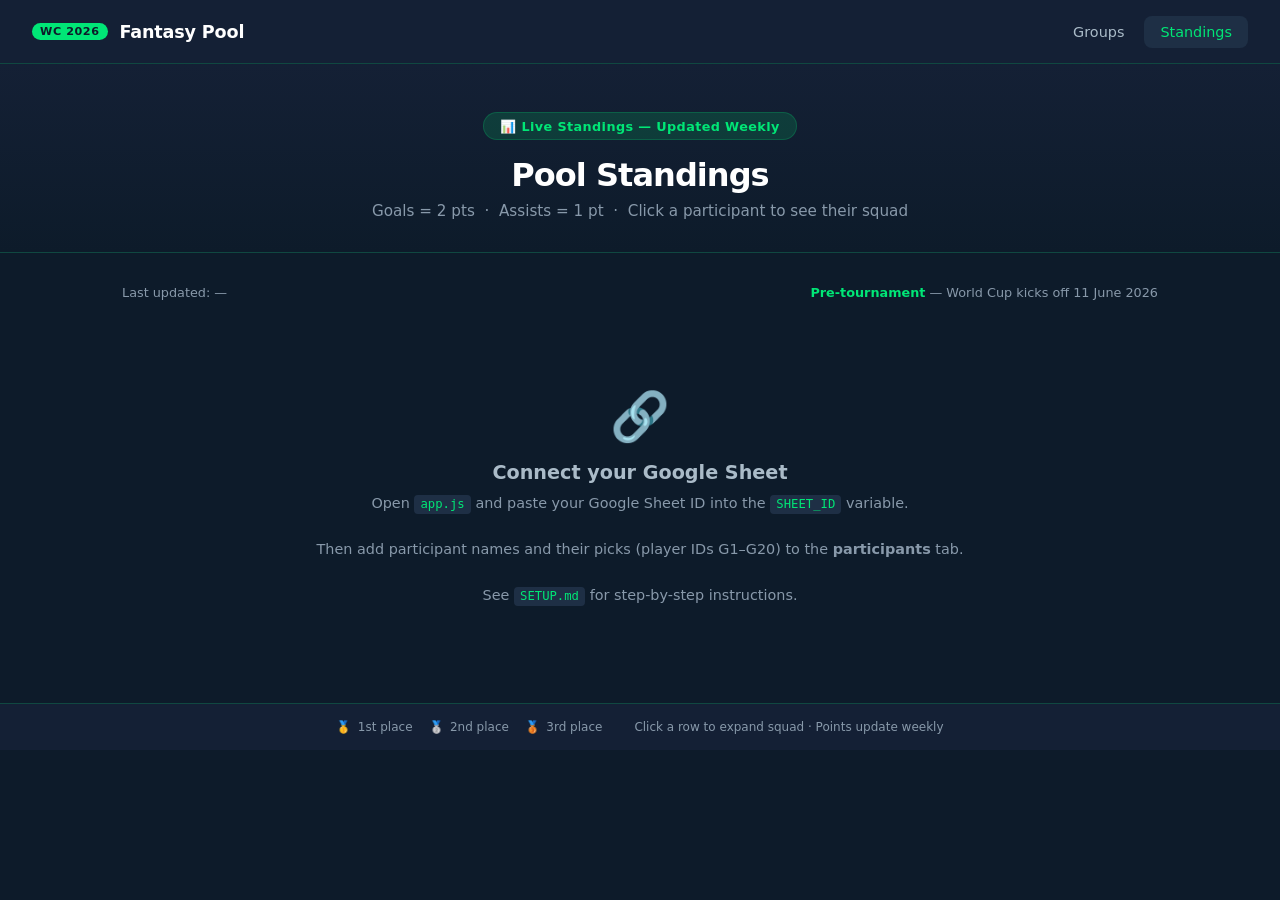
==== standings.html @ 58014092 "Add files via upload" ====
<!DOCTYPE html>
<html lang="en">
<head>
  <meta charset="UTF-8">
  <meta name="viewport" content="width=device-width, initial-scale=1.0">
  <title>WC 2026 Pool — Standings</title>
  <link rel="stylesheet" href="style.css">
</head>
<body>

<nav>
  <a class="nav-brand" href="index.html">
    <span class="badge">WC 2026</span>
    <h1>Fantasy Pool</h1>
  </a>
  <div class="nav-links">
    <a href="index.html">Groups</a>
    <a href="standings.html" class="active">Standings</a>
  </div>
</nav>

<div class="page-header">
  <div class="tournament-banner">📊 Live Standings — Updated Weekly</div>
  <h2>Pool Standings</h2>
  <p>Goals = 2 pts &nbsp;·&nbsp; Assists = 1 pt &nbsp;·&nbsp; Click a participant to see their squad</p>
</div>

<main class="standings-container">
  <div class="standings-meta">
    <div class="last-updated" id="last-updated">Last updated: —</div>
    <div style="font-size:0.8rem; color:var(--grey)">
      <span style="color:var(--green); font-weight:700" id="tournament-status">Pre-tournament</span>
      — World Cup kicks off 11 June 2026
    </div>
  </div>

  <div id="standings-content">
    <div class="state-msg" id="loading-msg">
      <div class="icon">⏳</div>
      <h3>Loading standings…</h3>
      <p>Fetching data from Google Sheets.</p>
    </div>
  </div>
</main>

<footer class="legend">
  <div class="legend-item"><span style="color:var(--gold);font-weight:800">🥇</span> 1st place</div>
  <div class="legend-item"><span style="color:#c0c0c0;font-weight:800">🥈</span> 2nd place</div>
  <div class="legend-item"><span style="color:#cd7f32;font-weight:800">🥉</span> 3rd place</div>
  <div class="legend-item" style="margin-left:1rem; color:#8899aa">Click a row to expand squad · Points update weekly</div>
</footer>

<script src="app.js"></script>
<script>
  initStandingsPage();
</script>
</body>
</html>
---- style.css ----
:root {
  --navy: #0d1b2a;
  --navy-mid: #142035;
  --navy-light: #1e2f45;
  --navy-card: #172030;
  --green: #00e676;
  --green-dark: #00b35a;
  --green-glow: rgba(0, 230, 118, 0.15);
  --white: #ffffff;
  --grey: #8899aa;
  --grey-light: #aabbc8;
  --gold: #ffd700;
  --red: #ff4444;
  --blue: #4499ff;
  --yellow: #ffcc00;
  --border: rgba(0, 230, 118, 0.2);
  --card-shadow: 0 4px 24px rgba(0,0,0,0.4);
}

* { box-sizing: border-box; margin: 0; padding: 0; }

body {
  background: var(--navy);
  color: var(--white);
  font-family: 'Inter', 'Segoe UI', system-ui, sans-serif;
  min-height: 100vh;
}

/* ─── NAV ─────────────────────────────────────────── */
nav {
  background: var(--navy-mid);
  border-bottom: 1px solid var(--border);
  padding: 0 2rem;
  display: flex;
  align-items: center;
  justify-content: space-between;
  height: 64px;
  position: sticky;
  top: 0;
  z-index: 100;
  backdrop-filter: blur(8px);
}

.nav-brand {
  display: flex;
  align-items: center;
  gap: 0.75rem;
  text-decoration: none;
}

.nav-brand .badge {
  background: var(--green);
  color: var(--navy);
  font-weight: 800;
  font-size: 0.7rem;
  padding: 2px 8px;
  border-radius: 99px;
  letter-spacing: 0.05em;
  text-transform: uppercase;
}

.nav-brand h1 {
  font-size: 1.1rem;
  font-weight: 700;
  color: var(--white);
  letter-spacing: -0.01em;
}

.nav-links {
  display: flex;
  gap: 0.25rem;
}

.nav-links a {
  color: var(--grey-light);
  text-decoration: none;
  padding: 0.5rem 1rem;
  border-radius: 8px;
  font-size: 0.9rem;
  font-weight: 500;
  transition: all 0.15s;
}

.nav-links a:hover,
.nav-links a.active {
  color: var(--white);
  background: var(--navy-light);
}

.nav-links a.active {
  color: var(--green);
}

/* ─── PAGE HEADER ─────────────────────────────────── */
.page-header {
  padding: 3rem 2rem 2rem;
  text-align: center;
  border-bottom: 1px solid var(--border);
  background: linear-gradient(180deg, var(--navy-mid) 0%, var(--navy) 100%);
}

.page-header h2 {
  font-size: 2rem;
  font-weight: 800;
  letter-spacing: -0.03em;
  color: var(--white);
}

.page-header p {
  color: var(--grey);
  margin-top: 0.5rem;
  font-size: 0.95rem;
}

.tournament-banner {
  display: inline-flex;
  align-items: center;
  gap: 0.5rem;
  background: var(--green-glow);
  border: 1px solid var(--border);
  border-radius: 99px;
  padding: 0.35rem 1rem;
  font-size: 0.8rem;
  font-weight: 600;
  color: var(--green);
  margin-bottom: 1rem;
  letter-spacing: 0.03em;
}

/* ─── GROUPS GRID ─────────────────────────────────── */
.groups-container {
  padding: 2rem;
  max-width: 1400px;
  margin: 0 auto;
}

.groups-grid {
  display: grid;
  grid-template-columns: repeat(4, 1fr);
  gap: 1rem;
}

@media (max-width: 1100px) { .groups-grid { grid-template-columns: repeat(3, 1fr); } }
@media (max-width: 800px)  { .groups-grid { grid-template-columns: repeat(2, 1fr); } }
@media (max-width: 500px)  { .groups-grid { grid-template-columns: 1fr; } }

/* ─── GROUP CARD ──────────────────────────────────── */
.group-card {
  background: var(--navy-card);
  border: 1px solid rgba(255,255,255,0.07);
  border-radius: 16px;
  overflow: hidden;
  transition: border-color 0.2s, transform 0.2s;
}

.group-card:hover {
  border-color: var(--border);
  transform: translateY(-2px);
}

.group-header {
  background: var(--navy-light);
  padding: 0.6rem 1rem;
  display: flex;
  align-items: center;
  justify-content: space-between;
  border-bottom: 1px solid rgba(255,255,255,0.06);
}

.group-number {
  font-size: 0.75rem;
  font-weight: 700;
  color: var(--green);
  text-transform: uppercase;
  letter-spacing: 0.08em;
}

.group-rank-label {
  font-size: 0.65rem;
  color: var(--grey);
  font-weight: 500;
}

.group-rank-label span {
  color: var(--gold);
  font-weight: 700;
}

/* ─── PLAYER ROW (in group card) ──────────────────── */
.player-row {
  display: flex;
  align-items: center;
  padding: 0.65rem 1rem;
  gap: 0.75rem;
  cursor: pointer;
  border-bottom: 1px solid rgba(255,255,255,0.04);
  transition: background 0.15s;
}

.player-row:last-child { border-bottom: none; }

.player-row:hover {
  background: rgba(0, 230, 118, 0.05);
}

.player-flag {
  font-size: 1.3rem;
  flex-shrink: 0;
  line-height: 1;
}

.player-info {
  flex: 1;
  min-width: 0;
}

.player-name {
  font-size: 0.85rem;
  font-weight: 600;
  color: var(--white);
  white-space: nowrap;
  overflow: hidden;
  text-overflow: ellipsis;
}

.player-club {
  font-size: 0.7rem;
  color: var(--grey);
  margin-top: 1px;
  white-space: nowrap;
  overflow: hidden;
  text-overflow: ellipsis;
}

.player-pos-badge {
  font-size: 0.65rem;
  font-weight: 700;
  padding: 2px 6px;
  border-radius: 4px;
  flex-shrink: 0;
  letter-spacing: 0.05em;
}
.pos-FW { background: rgba(255,68,68,0.2); color: #ff7777; }
.pos-MF { background: rgba(68,153,255,0.2); color: #77aaff; }
.pos-DEF { background: rgba(255,204,0,0.2); color: #ffcc00; }

.player-ga {
  font-size: 0.75rem;
  font-weight: 700;
  color: var(--green);
  flex-shrink: 0;
  text-align: right;
}

.player-ga small {
  display: block;
  font-size: 0.6rem;
  color: var(--grey);
  font-weight: 400;
}

/* ─── MODAL ───────────────────────────────────────── */
.modal-overlay {
  position: fixed;
  inset: 0;
  background: rgba(0,0,0,0.75);
  z-index: 999;
  display: flex;
  align-items: center;
  justify-content: center;
  padding: 1rem;
  opacity: 0;
  pointer-events: none;
  transition: opacity 0.2s;
}

.modal-overlay.open {
  opacity: 1;
  pointer-events: all;
}

.modal {
  background: var(--navy-mid);
  border: 1px solid var(--border);
  border-radius: 20px;
  width: 100%;
  max-width: 440px;
  overflow: hidden;
  box-shadow: 0 24px 80px rgba(0,0,0,0.6);
  transform: translateY(12px) scale(0.98);
  transition: transform 0.2s;
}

.modal-overlay.open .modal {
  transform: translateY(0) scale(1);
}

.modal-hero {
  background: linear-gradient(135deg, var(--navy-light) 0%, var(--navy-mid) 100%);
  padding: 2rem;
  border-bottom: 1px solid var(--border);
  display: flex;
  align-items: center;
  gap: 1.25rem;
}

.modal-flag {
  font-size: 3.5rem;
  line-height: 1;
}

.modal-hero-info h3 {
  font-size: 1.4rem;
  font-weight: 800;
  letter-spacing: -0.02em;
}

.modal-hero-info .meta {
  display: flex;
  align-items: center;
  gap: 0.5rem;
  margin-top: 0.4rem;
  flex-wrap: wrap;
}

.modal-hero-info .meta span {
  font-size: 0.75rem;
  color: var(--grey);
}

.modal-hero-info .meta .pos-badge {
  font-size: 0.7rem;
  font-weight: 700;
  padding: 2px 8px;
  border-radius: 4px;
}

.modal-body { padding: 1.5rem; }

.stat-section {
  margin-bottom: 1.25rem;
}

.stat-section-label {
  font-size: 0.65rem;
  font-weight: 700;
  color: var(--grey);
  text-transform: uppercase;
  letter-spacing: 0.1em;
  margin-bottom: 0.75rem;
  display: flex;
  align-items: center;
  gap: 0.5rem;
}

.stat-section-label::after {
  content: '';
  flex: 1;
  height: 1px;
  background: rgba(255,255,255,0.07);
}

.stat-row {
  display: grid;
  grid-template-columns: 1fr 1fr 1fr;
  gap: 0.75rem;
}

.stat-box {
  background: var(--navy);
  border: 1px solid rgba(255,255,255,0.06);
  border-radius: 12px;
  padding: 0.75rem;
  text-align: center;
}

.stat-box .val {
  font-size: 1.8rem;
  font-weight: 800;
  color: var(--white);
  line-height: 1;
}

.stat-box.highlight .val { color: var(--green); }
.stat-box.goals .val    { color: #ff7777; }
.stat-box.assists .val  { color: #77aaff; }
.stat-box.points .val   { color: var(--gold); }

.stat-box .lbl {
  font-size: 0.65rem;
  color: var(--grey);
  font-weight: 500;
  margin-top: 0.25rem;
  text-transform: uppercase;
  letter-spacing: 0.05em;
}

.modal-footer {
  padding: 1rem 1.5rem;
  border-top: 1px solid rgba(255,255,255,0.06);
  display: flex;
  justify-content: space-between;
  align-items: center;
}

.modal-group-tag {
  font-size: 0.75rem;
  color: var(--green);
  font-weight: 600;
}

.modal-close {
  background: rgba(255,255,255,0.06);
  border: none;
  color: var(--grey);
  padding: 0.4rem 1rem;
  border-radius: 8px;
  cursor: pointer;
  font-size: 0.85rem;
  font-weight: 500;
  transition: all 0.15s;
}

.modal-close:hover {
  background: rgba(255,255,255,0.12);
  color: var(--white);
}

/* ─── STANDINGS PAGE ──────────────────────────────── */
.standings-container {
  padding: 2rem;
  max-width: 1100px;
  margin: 0 auto;
}

.standings-meta {
  display: flex;
  align-items: center;
  justify-content: space-between;
  margin-bottom: 1.5rem;
  flex-wrap: wrap;
  gap: 1rem;
}

.standings-meta .last-updated {
  font-size: 0.8rem;
  color: var(--grey);
}

.standings-table {
  width: 100%;
  border-collapse: collapse;
  border-radius: 12px;
  overflow: hidden;
  background: var(--navy-card);
  border: 1px solid rgba(255,255,255,0.07);
}

.standings-table thead tr {
  background: var(--navy-light);
}

.standings-table th {
  padding: 0.75rem 1rem;
  text-align: left;
  font-size: 0.7rem;
  font-weight: 700;
  color: var(--grey);
  text-transform: uppercase;
  letter-spacing: 0.08em;
  border-bottom: 1px solid rgba(255,255,255,0.07);
}

.standings-table td {
  padding: 0 1rem;
  border-bottom: 1px solid rgba(255,255,255,0.04);
  font-size: 0.9rem;
  vertical-align: middle;
}

.standings-table tr:last-child td { border-bottom: none; }

.standings-table tbody tr {
  height: 56px;
  transition: background 0.15s;
  cursor: pointer;
}

.standings-table tbody tr:hover { background: rgba(0,230,118,0.04); }

.standings-table tbody tr.expanded { background: rgba(0,230,118,0.04); }

.rank-cell {
  font-weight: 800;
  font-size: 1.1rem;
  width: 48px;
  text-align: center;
}

.rank-1 { color: var(--gold); }
.rank-2 { color: #c0c0c0; }
.rank-3 { color: #cd7f32; }

.participant-name {
  font-weight: 700;
  font-size: 0.95rem;
}

.points-cell {
  font-weight: 800;
  font-size: 1.1rem;
  color: var(--green);
  text-align: right;
}

.pts-breakdown {
  font-size: 0.72rem;
  color: var(--grey);
  text-align: right;
}

/* Expandable picks row */
.picks-row {
  display: none;
}

.picks-row td {
  padding: 0 1rem 1rem;
}

.picks-row.visible {
  display: table-row;
}

.picks-grid {
  display: grid;
  grid-template-columns: repeat(auto-fill, minmax(180px, 1fr));
  gap: 0.5rem;
  padding-top: 0.5rem;
}

.pick-chip {
  display: flex;
  align-items: center;
  gap: 0.5rem;
  background: var(--navy);
  border: 1px solid rgba(255,255,255,0.06);
  border-radius: 8px;
  padding: 0.5rem 0.75rem;
}

.pick-chip .grp {
  font-size: 0.6rem;
  font-weight: 700;
  color: var(--green);
  min-width: 28px;
  text-transform: uppercase;
}

.pick-chip .pflag { font-size: 1rem; }

.pick-chip .pname {
  font-size: 0.75rem;
  font-weight: 600;
  flex: 1;
  white-space: nowrap;
  overflow: hidden;
  text-overflow: ellipsis;
}

.pick-chip .ppts {
  font-size: 0.75rem;
  font-weight: 700;
  color: var(--gold);
  min-width: 24px;
  text-align: right;
}

/* ─── LOADING / EMPTY STATES ──────────────────────── */
.state-msg {
  text-align: center;
  padding: 4rem 2rem;
  color: var(--grey);
}

.state-msg .icon { font-size: 3rem; margin-bottom: 1rem; }
.state-msg h3 { font-size: 1.2rem; color: var(--grey-light); margin-bottom: 0.5rem; }
.state-msg p  { font-size: 0.9rem; line-height: 1.6; }
.state-msg code {
  background: var(--navy-light);
  padding: 0.2em 0.5em;
  border-radius: 4px;
  font-size: 0.85em;
  color: var(--green);
}

/* ─── LEGEND ──────────────────────────────────────── */
.legend {
  display: flex;
  gap: 1rem;
  flex-wrap: wrap;
  justify-content: center;
  padding: 1rem 2rem;
  border-top: 1px solid var(--border);
  background: var(--navy-mid);
}

.legend-item {
  display: flex;
  align-items: center;
  gap: 0.4rem;
  font-size: 0.75rem;
  color: var(--grey);
}

.legend-dot {
  width: 8px;
  height: 8px;
  border-radius: 50%;
}

/* ─── SCROLLBAR ───────────────────────────────────── */
::-webkit-scrollbar { width: 6px; }
::-webkit-scrollbar-track { background: var(--navy); }
::-webkit-scrollbar-thumb { background: var(--navy-light); border-radius: 99px; }
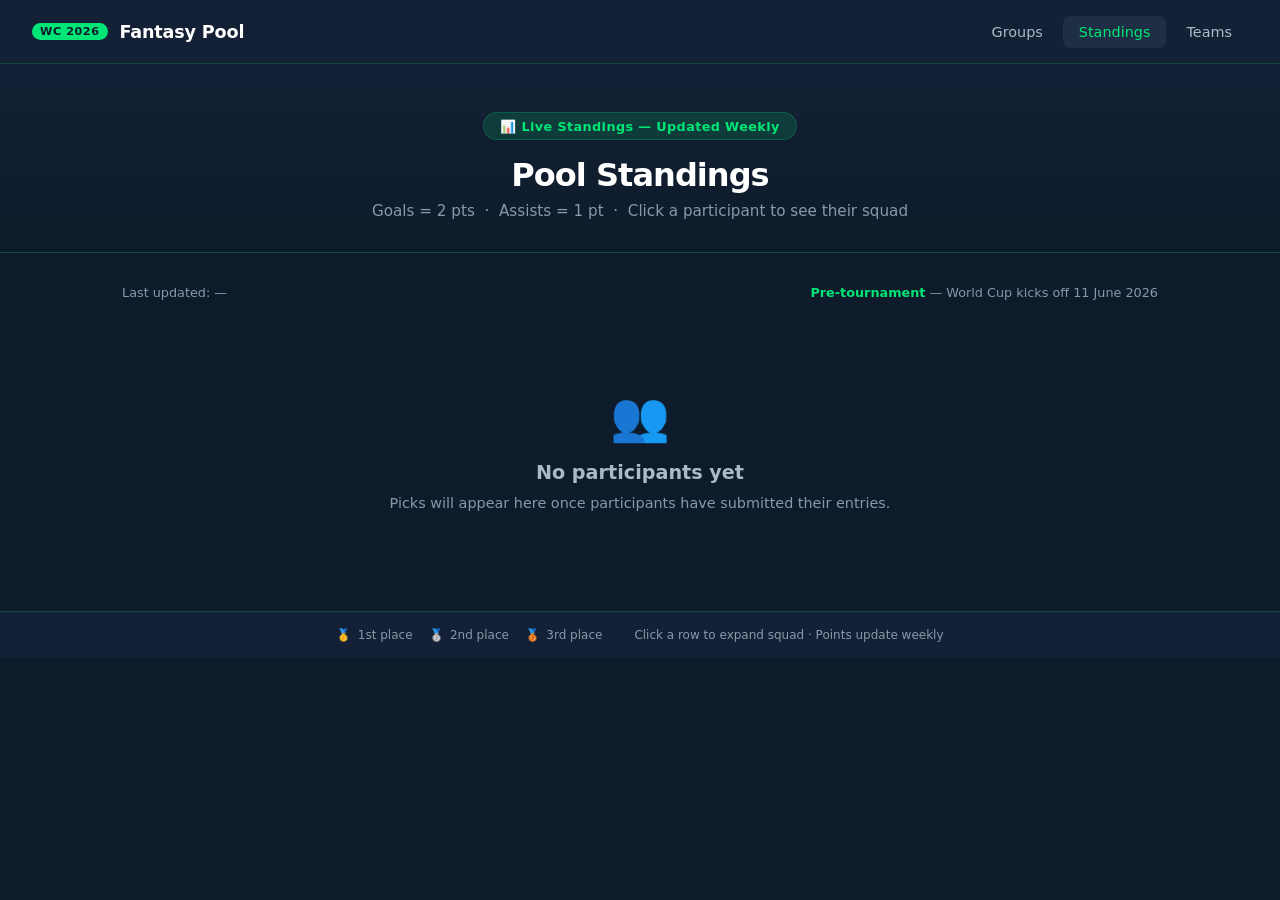
==== commit 29a411b8: "Add link to Teams in navigation" ====
--- a/standings.html
+++ b/standings.html
@@ -16,6 +16,7 @@
   <div class="nav-links">
     <a href="index.html">Groups</a>
     <a href="standings.html" class="active">Standings</a>
+    <a href="teams.html">Teams</a>
   </div>
 </nav>
 
--- a/style.css
+++ b/style.css
@@ -623,3 +623,522 @@
 ::-webkit-scrollbar { width: 6px; }
 ::-webkit-scrollbar-track { background: var(--navy); }
 ::-webkit-scrollbar-thumb { background: var(--navy-light); border-radius: 99px; }
+
+/* ─── PAGE SUB-HEADER (groups page) ──────────────── */
+.page-subheader {
+  padding: 1.5rem 2rem;
+  display: flex;
+  align-items: center;
+  justify-content: space-between;
+  flex-wrap: wrap;
+  gap: 1rem;
+  border-bottom: 1px solid var(--border);
+  background: linear-gradient(180deg, var(--navy-mid) 0%, var(--navy) 100%);
+}
+
+.page-subheader h2 {
+  font-size: 1.4rem;
+  font-weight: 800;
+  letter-spacing: -0.02em;
+}
+
+.page-subheader p {
+  font-size: 0.85rem;
+  color: var(--grey);
+  margin-top: 0.2rem;
+}
+
+/* ─── ENTRY SECTION ───────────────────────────────── */
+.entry-section {
+  background: var(--navy-mid);
+  border-bottom: 1px solid var(--border);
+  padding: 1.25rem 2rem;
+}
+
+.entry-inner {
+  max-width: 1400px;
+  margin: 0 auto;
+  display: flex;
+  flex-direction: column;
+  gap: 1rem;
+}
+
+.buy-in-banner {
+  display: flex;
+  align-items: center;
+  gap: 0.75rem;
+  background: linear-gradient(135deg, rgba(255,215,0,0.12), rgba(255,215,0,0.06));
+  border: 1px solid rgba(255,215,0,0.35);
+  border-radius: 12px;
+  padding: 0.75rem 1.25rem;
+}
+
+.buy-in-icon { font-size: 1.5rem; flex-shrink: 0; }
+
+.buy-in-banner strong {
+  display: block;
+  font-size: 0.95rem;
+  font-weight: 800;
+  color: var(--gold);
+}
+
+.buy-in-sub {
+  font-size: 0.78rem;
+  color: #cca800;
+  display: block;
+  margin-top: 0.1rem;
+}
+
+.entry-form { width: 100%; }
+
+.form-row {
+  display: grid;
+  grid-template-columns: 1fr 1fr 1fr;
+  gap: 0.75rem;
+}
+
+@media (max-width: 700px) { .form-row { grid-template-columns: 1fr; } }
+
+.field-group {
+  display: flex;
+  flex-direction: column;
+  gap: 0.35rem;
+}
+
+.field-group label {
+  font-size: 0.72rem;
+  font-weight: 700;
+  color: var(--grey);
+  text-transform: uppercase;
+  letter-spacing: 0.07em;
+}
+
+.field-group input {
+  background: var(--navy);
+  border: 1px solid rgba(255,255,255,0.1);
+  border-radius: 10px;
+  color: var(--white);
+  font-size: 0.9rem;
+  padding: 0.6rem 0.9rem;
+  transition: border-color 0.15s;
+  outline: none;
+  width: 100%;
+}
+
+.field-group input::placeholder { color: var(--grey); }
+
+.field-group input:focus {
+  border-color: var(--green);
+  box-shadow: 0 0 0 2px rgba(0,230,118,0.15);
+}
+
+.field-group input.input-error {
+  border-color: #ff7777;
+}
+
+.field-group input.input-ok {
+  border-color: var(--green);
+}
+
+.form-hint {
+  font-size: 0.75rem;
+  color: var(--grey);
+  margin-top: 0.6rem;
+}
+
+/* ─── PLAYER ROW SELECTION STATES ─────────────────── */
+.player-row {
+  position: relative;
+}
+
+.player-row.selected {
+  background: rgba(0, 230, 118, 0.1) !important;
+  border-left: 3px solid var(--green);
+}
+
+.player-row.selected .player-name {
+  color: var(--green);
+}
+
+.player-row.selected .player-ga {
+  color: var(--green);
+}
+
+/* Check indicator on selected player */
+.player-row.selected::after {
+  content: '✓';
+  position: absolute;
+  right: 10px;
+  top: 50%;
+  transform: translateY(-50%);
+  color: var(--green);
+  font-weight: 900;
+  font-size: 0.9rem;
+}
+
+/* Dim un-picked players when a group has a pick */
+.group-card.has-pick .player-row:not(.selected) {
+  opacity: 0.45;
+}
+
+.group-card.has-pick .player-row:not(.selected):hover {
+  opacity: 0.75;
+  background: rgba(255,255,255,0.03) !important;
+}
+
+/* Group header check when complete */
+.group-header.complete .group-number {
+  color: var(--green);
+}
+
+.group-header.complete::after {
+  content: '✓';
+  color: var(--green);
+  font-weight: 900;
+  font-size: 0.9rem;
+}
+
+/* ─── PICK BUTTON (in modal) ──────────────────────── */
+.pick-btn {
+  background: var(--green);
+  color: var(--navy);
+  border: none;
+  border-radius: 8px;
+  padding: 0.5rem 1.1rem;
+  font-size: 0.85rem;
+  font-weight: 800;
+  cursor: pointer;
+  transition: all 0.15s;
+  white-space: nowrap;
+}
+
+.pick-btn:hover {
+  background: #00ff99;
+  transform: translateY(-1px);
+}
+
+.pick-btn.picked {
+  background: rgba(0,230,118,0.15);
+  color: var(--green);
+  border: 1px solid var(--green);
+}
+
+.pick-btn.change {
+  background: rgba(255,165,0,0.15);
+  color: #ffaa44;
+  border: 1px solid rgba(255,165,0,0.4);
+}
+
+/* ─── STICKY SUBMIT BAR ───────────────────────────── */
+.submit-bar {
+  position: fixed;
+  bottom: 0;
+  left: 0;
+  right: 0;
+  z-index: 90;
+  background: var(--navy-mid);
+  border-top: 1px solid var(--border);
+  padding: 0.9rem 2rem;
+  display: flex;
+  align-items: center;
+  justify-content: space-between;
+  gap: 1.5rem;
+  backdrop-filter: blur(10px);
+  box-shadow: 0 -4px 32px rgba(0,0,0,0.4);
+}
+
+.pick-progress {
+  display: flex;
+  align-items: center;
+  gap: 1rem;
+  flex: 1;
+  min-width: 0;
+}
+
+.pick-count-label {
+  font-size: 0.95rem;
+  white-space: nowrap;
+  flex-shrink: 0;
+}
+
+#pick-count {
+  font-size: 1.3rem;
+  font-weight: 800;
+  color: var(--green);
+}
+
+.pick-total {
+  font-size: 1rem;
+  font-weight: 700;
+  color: var(--grey);
+}
+
+.pick-label {
+  font-size: 0.8rem;
+  color: var(--grey);
+  margin-left: 0.35rem;
+}
+
+.progress-track {
+  flex: 1;
+  height: 6px;
+  background: var(--navy-light);
+  border-radius: 99px;
+  overflow: hidden;
+  min-width: 80px;
+  max-width: 300px;
+}
+
+.progress-fill {
+  height: 100%;
+  background: linear-gradient(90deg, var(--green-dark), var(--green));
+  border-radius: 99px;
+  transition: width 0.3s ease;
+}
+
+/* groups-container bottom padding so bar doesn't overlap content */
+.groups-container { padding-bottom: 80px; }
+
+.save-btn {
+  background: var(--green);
+  color: var(--navy);
+  border: none;
+  border-radius: 10px;
+  padding: 0.65rem 1.5rem;
+  font-size: 0.9rem;
+  font-weight: 800;
+  cursor: pointer;
+  transition: all 0.15s;
+  white-space: nowrap;
+  flex-shrink: 0;
+}
+
+.save-btn:hover:not(:disabled) {
+  background: #00ff99;
+  transform: translateY(-1px);
+  box-shadow: 0 4px 16px rgba(0,230,118,0.3);
+}
+
+.save-btn:disabled {
+  background: var(--navy-light);
+  color: var(--grey);
+  cursor: not-allowed;
+}
+
+/* ─── CONFIRMATION MODAL ──────────────────────────── */
+.confirm-modal {
+  max-width: 500px;
+}
+
+.confirm-header {
+  padding: 2rem 2rem 1rem;
+  text-align: center;
+  border-bottom: 1px solid rgba(255,255,255,0.07);
+}
+
+.confirm-icon { font-size: 2.5rem; margin-bottom: 0.75rem; }
+
+.confirm-header h3 {
+  font-size: 1.4rem;
+  font-weight: 800;
+}
+
+.confirm-name {
+  color: var(--green);
+  font-weight: 700;
+  margin-top: 0.35rem;
+  font-size: 1rem;
+}
+
+.confirm-body { padding: 1.25rem 2rem; }
+
+.confirm-warning {
+  background: rgba(255,68,68,0.08);
+  border: 1px solid rgba(255,68,68,0.25);
+  border-radius: 10px;
+  padding: 0.85rem 1rem;
+  font-size: 0.85rem;
+  color: #ffaaaa;
+  margin-bottom: 1.25rem;
+  line-height: 1.6;
+}
+
+.confirm-picks-summary {
+  display: grid;
+  grid-template-columns: repeat(auto-fill, minmax(140px, 1fr));
+  gap: 0.4rem;
+  max-height: 200px;
+  overflow-y: auto;
+  padding-right: 4px;
+}
+
+.confirm-pick-chip {
+  display: flex;
+  align-items: center;
+  gap: 0.4rem;
+  background: var(--navy);
+  border: 1px solid rgba(255,255,255,0.06);
+  border-radius: 7px;
+  padding: 0.35rem 0.6rem;
+  font-size: 0.72rem;
+}
+
+.confirm-pick-chip .cg {
+  font-size: 0.6rem;
+  color: var(--green);
+  font-weight: 700;
+  min-width: 22px;
+}
+
+.confirm-pick-chip .cf { font-size: 0.85rem; }
+.confirm-pick-chip .cn {
+  flex: 1;
+  white-space: nowrap;
+  overflow: hidden;
+  text-overflow: ellipsis;
+  color: var(--grey-light);
+}
+
+.confirm-footer {
+  padding: 1rem 2rem 1.5rem;
+  display: flex;
+  gap: 0.75rem;
+  justify-content: flex-end;
+}
+
+.confirm-save-btn {
+  font-size: 0.9rem;
+  padding: 0.65rem 1.4rem;
+}
+
+/* ─── SUCCESS / ALREADY-SUBMITTED OVERLAY ─────────── */
+.success-overlay {
+  position: fixed;
+  inset: 0;
+  z-index: 1000;
+  background: rgba(0,0,0,0.85);
+  display: flex;
+  align-items: center;
+  justify-content: center;
+  padding: 1rem;
+}
+
+.success-card {
+  background: var(--navy-mid);
+  border: 1px solid var(--border);
+  border-radius: 20px;
+  padding: 2.5rem 2rem;
+  max-width: 480px;
+  width: 100%;
+  text-align: center;
+  box-shadow: 0 24px 80px rgba(0,0,0,0.7);
+}
+
+.success-icon { font-size: 3rem; margin-bottom: 1rem; }
+
+.success-card h2 {
+  font-size: 1.8rem;
+  font-weight: 800;
+  margin-bottom: 0.5rem;
+}
+
+.success-team {
+  font-size: 1.1rem;
+  font-weight: 700;
+  color: var(--green);
+  margin-bottom: 0.5rem;
+}
+
+.success-msg {
+  color: var(--grey);
+  font-size: 0.95rem;
+  margin-bottom: 1.5rem;
+}
+
+.success-reminder {
+  background: rgba(255,215,0,0.1);
+  border: 1px solid rgba(255,215,0,0.3);
+  border-radius: 10px;
+  padding: 0.85rem 1rem;
+  font-size: 0.85rem;
+  color: var(--gold);
+  margin-bottom: 1.5rem;
+}
+
+.success-link {
+  display: inline-block;
+  background: var(--green);
+  color: var(--navy);
+  font-weight: 800;
+  font-size: 0.9rem;
+  padding: 0.65rem 1.5rem;
+  border-radius: 10px;
+  text-decoration: none;
+  transition: all 0.15s;
+}
+
+.success-link:hover {
+  background: #00ff99;
+  transform: translateY(-1px);
+}
+
+/* ─── SUBMITTING STATE ────────────────────────────── */
+.submit-bar.submitting .save-btn {
+  opacity: 0.7;
+  pointer-events: none;
+}
+
+/* ─── HIDE SUCCESS OVERLAY BY DEFAULT ─────────────── */
+#success-overlay { display: none; }
+
+/* ─── MOBILE RESPONSIVE ───────────────────────────── */
+@media (max-width: 600px) {
+  .submit-bar { padding: 0.75rem 1rem; gap: 0.75rem; }
+  .progress-track { display: none; }
+  .pick-label { display: none; }
+  .save-btn { padding: 0.6rem 1rem; font-size: 0.82rem; }
+  .entry-section { padding: 1rem; }
+  .page-subheader { padding: 1rem; flex-direction: column; align-items: flex-start; }
+}
+
+/* --- CONFEDERATION BADGES --- */
+.player-conf-badge {
+  font-size: 0.6rem;
+  font-weight: 700;
+  padding: 2px 6px;
+  border-radius: 4px;
+  flex-shrink: 0;
+  letter-spacing: 0.04em;
+  text-transform: uppercase;
+}
+
+.modal-conf-row {
+  display: flex;
+  align-items: center;
+  gap: 0.75rem;
+  margin-bottom: 1.25rem;
+  padding: 0.6rem 0.75rem;
+  background: var(--navy);
+  border-radius: 10px;
+  border: 1px solid rgba(255,255,255,0.06);
+}
+
+.modal-conf-badge {
+  font-size: 0.75rem;
+  font-weight: 800;
+  padding: 3px 8px;
+  border-radius: 6px;
+  letter-spacing: 0.05em;
+}
+
+.modal-conf-label {
+  font-size: 0.8rem;
+  color: var(--grey);
+}
+
+.conf-dot {
+  width: 8px;
+  height: 8px;
+  border-radius: 50%;
+  display: inline-block;
+}
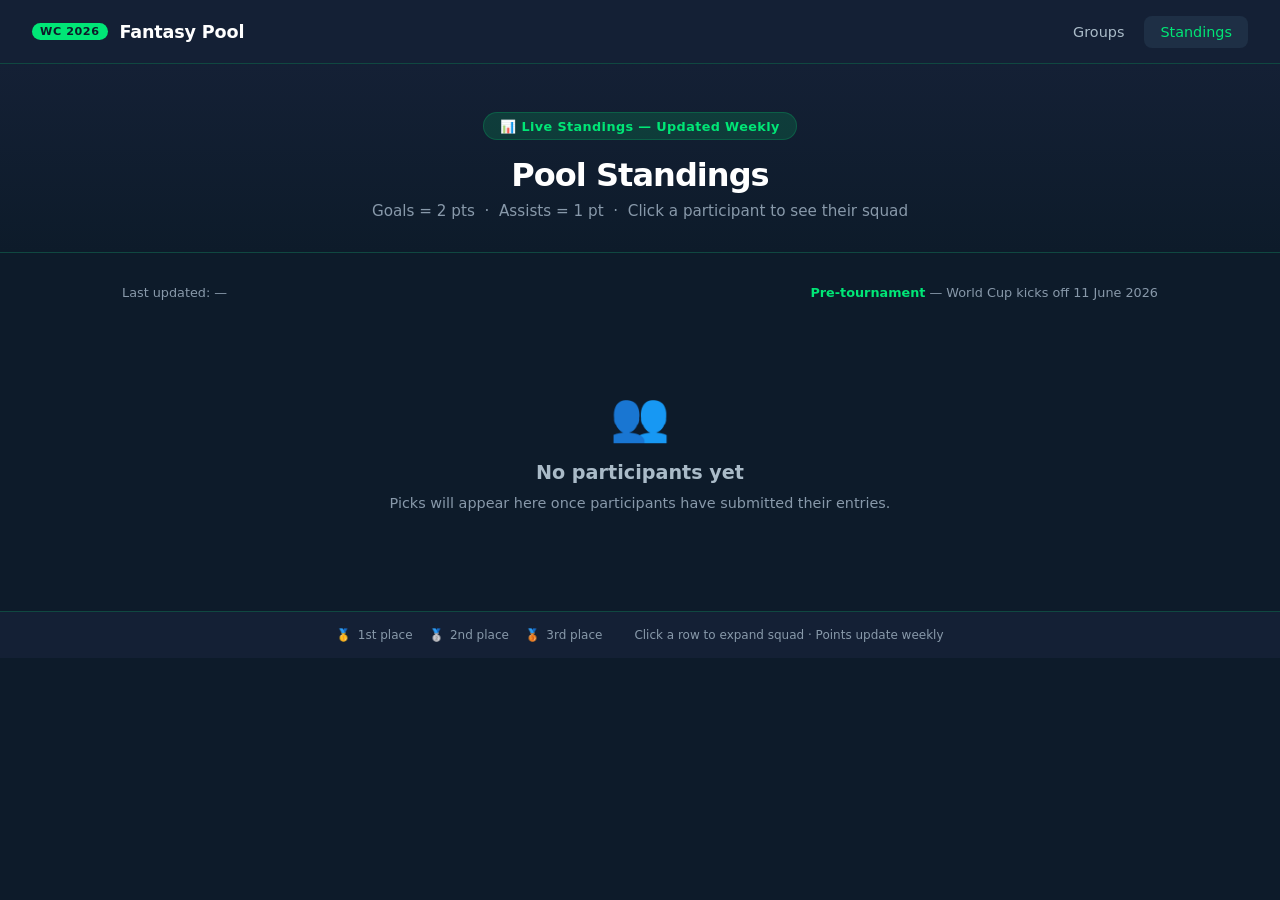
==== commit a45ce7cd: "Remove 'Teams' link from standings navigation Removed the link to the 'Teams' page from the navigati" ====
--- a/standings.html
+++ b/standings.html
@@ -16,7 +16,6 @@
   <div class="nav-links">
     <a href="index.html">Groups</a>
     <a href="standings.html" class="active">Standings</a>
-    <a href="teams.html">Teams</a>
   </div>
 </nav>
 
--- a/style.css
+++ b/style.css
@@ -1142,3 +1142,115 @@
   border-radius: 50%;
   display: inline-block;
 }
+
+/* --- TEAMS PAGE --- */
+.teams-grid {
+  display: grid;
+  grid-template-columns: repeat(auto-fill, minmax(320px, 1fr));
+  gap: 1.25rem;
+  padding: 1.5rem 2rem 4rem;
+  max-width: 1400px;
+  margin: 0 auto;
+}
+
+.team-card {
+  background: var(--navy-card);
+  border: 1px solid rgba(255,255,255,0.07);
+  border-radius: 14px;
+  overflow: hidden;
+  box-shadow: var(--card-shadow);
+}
+
+.team-card-header {
+  display: flex;
+  align-items: center;
+  gap: 0.75rem;
+  padding: 1rem 1.25rem;
+  background: var(--navy-light);
+  border-bottom: 1px solid rgba(255,255,255,0.07);
+}
+
+.team-card-rank {
+  font-size: 1.4rem;
+  min-width: 2rem;
+  text-align: center;
+}
+
+.team-card-info {
+  flex: 1;
+  min-width: 0;
+}
+
+.team-card-team {
+  font-size: 1rem;
+  font-weight: 800;
+  color: var(--white);
+  white-space: nowrap;
+  overflow: hidden;
+  text-overflow: ellipsis;
+}
+
+.team-card-person {
+  font-size: 0.78rem;
+  color: var(--grey);
+  margin-top: 1px;
+}
+
+.team-card-pts {
+  font-size: 1.4rem;
+  font-weight: 800;
+  color: var(--green);
+  text-align: right;
+  flex-shrink: 0;
+}
+
+.team-pts-label {
+  font-size: 0.7rem;
+  color: var(--grey);
+  font-weight: 400;
+  margin-left: 2px;
+}
+
+.team-picks-list {
+  padding: 0.5rem 0;
+}
+
+.team-pick {
+  display: flex;
+  align-items: center;
+  gap: 0.5rem;
+  padding: 0.3rem 1.25rem;
+  font-size: 0.82rem;
+  border-bottom: 1px solid rgba(255,255,255,0.03);
+}
+
+.team-pick:last-child { border-bottom: none; }
+
+.team-pick.scoring { background: rgba(0,230,118,0.04); }
+
+.team-pick-group {
+  font-size: 0.65rem;
+  font-weight: 700;
+  color: var(--green);
+  min-width: 26px;
+}
+
+.team-pick-flag { font-size: 1rem; }
+
+.team-pick-name {
+  flex: 1;
+  color: var(--grey-light);
+}
+
+.team-pick-pts {
+  font-size: 0.72rem;
+  font-weight: 700;
+  color: var(--green);
+  background: rgba(0,230,118,0.12);
+  padding: 1px 6px;
+  border-radius: 4px;
+}
+
+@media (max-width: 600px) {
+  .teams-grid { padding: 1rem 1rem 4rem; grid-template-columns: 1fr; }
+}
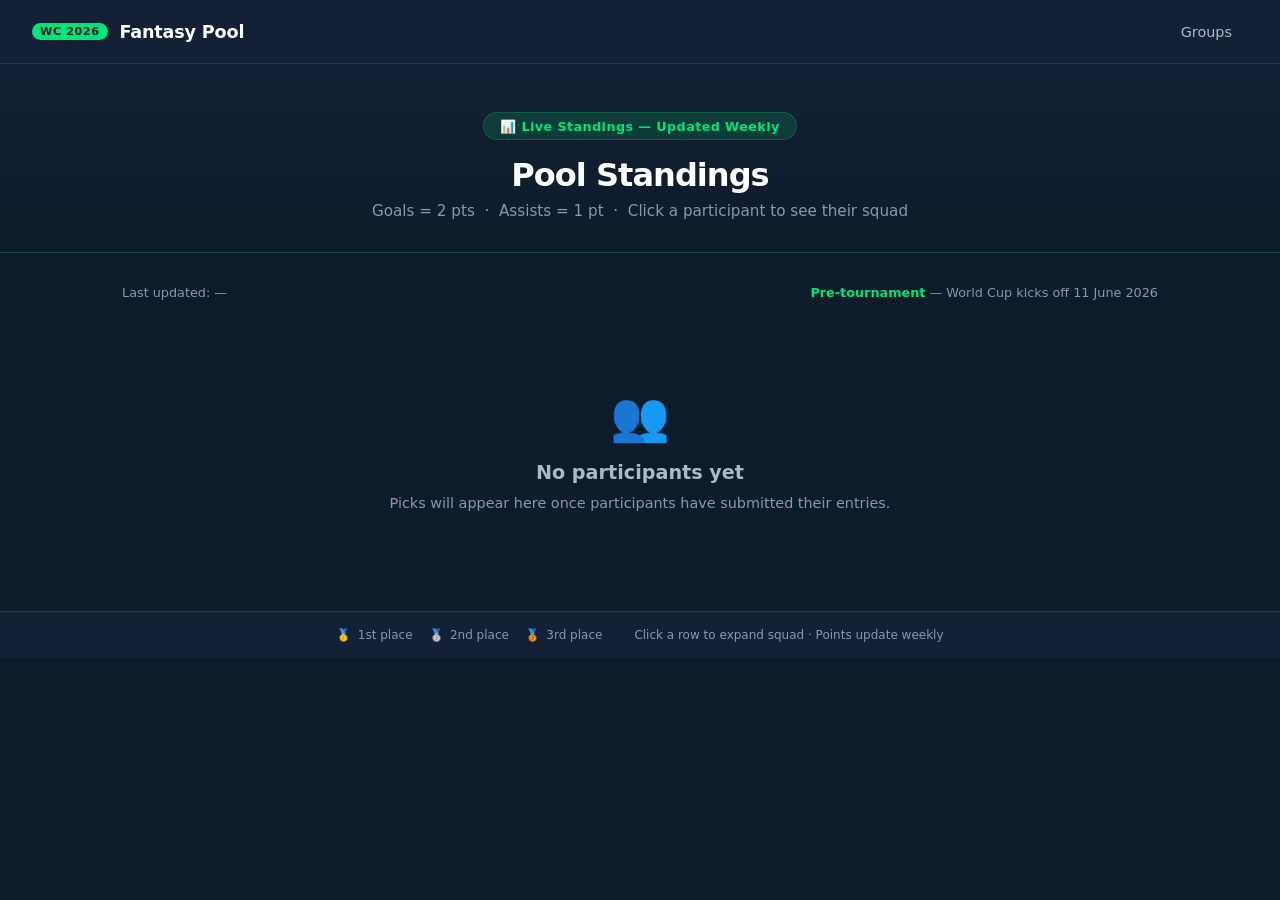
==== commit e5997ef6: "Remove active class from standings link" ====
--- a/standings.html
+++ b/standings.html
@@ -15,7 +15,6 @@
   </a>
   <div class="nav-links">
     <a href="index.html">Groups</a>
-    <a href="standings.html" class="active">Standings</a>
   </div>
 </nav>
 
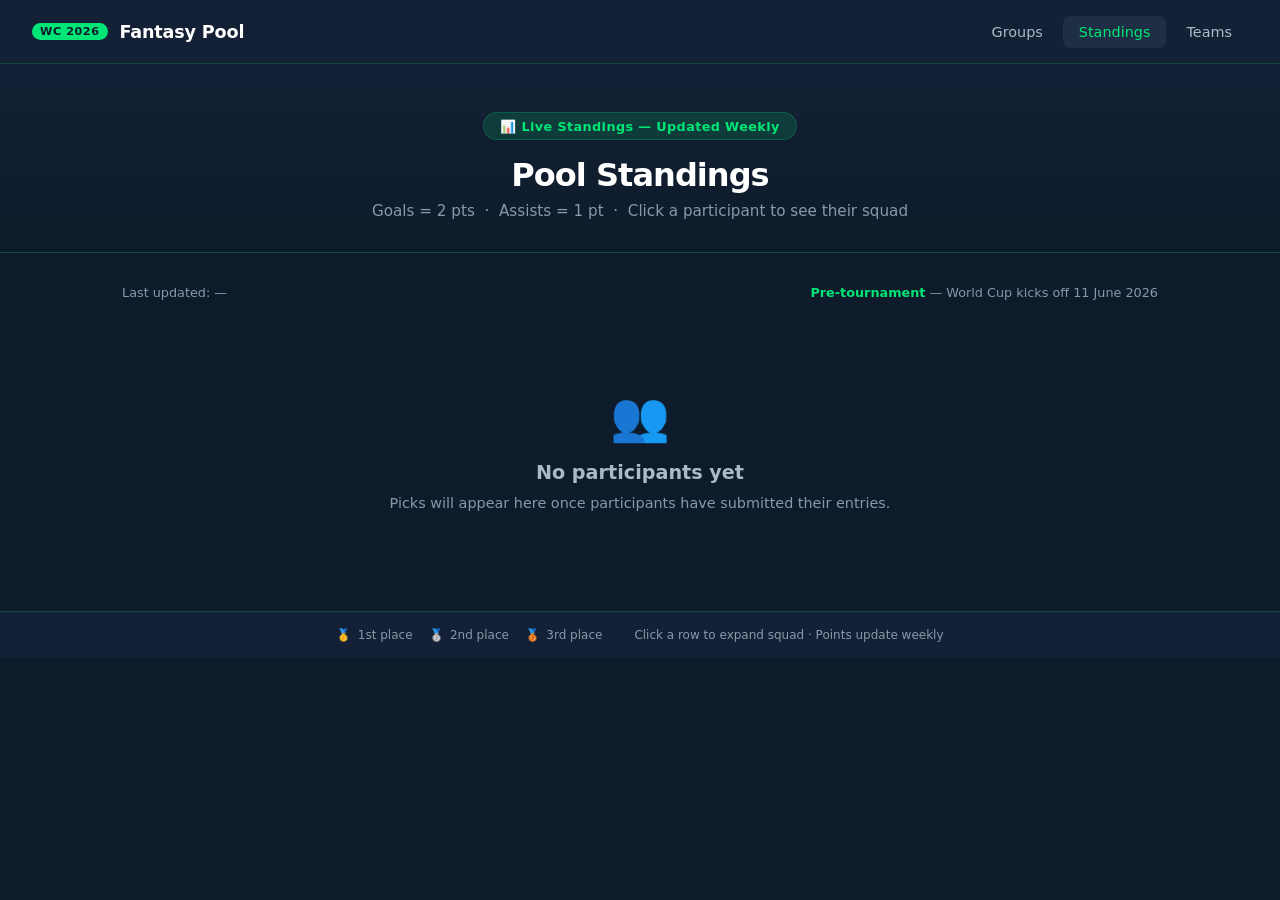
==== commit 882cab15: "Highlight active link for Standings in navigation" ====
--- a/standings.html
+++ b/standings.html
@@ -15,6 +15,8 @@
   </a>
   <div class="nav-links">
     <a href="index.html">Groups</a>
+    <a href="standings.html" class="active">Standings</a>
+    <a href="teams.html">Teams</a>
   </div>
 </nav>
 
